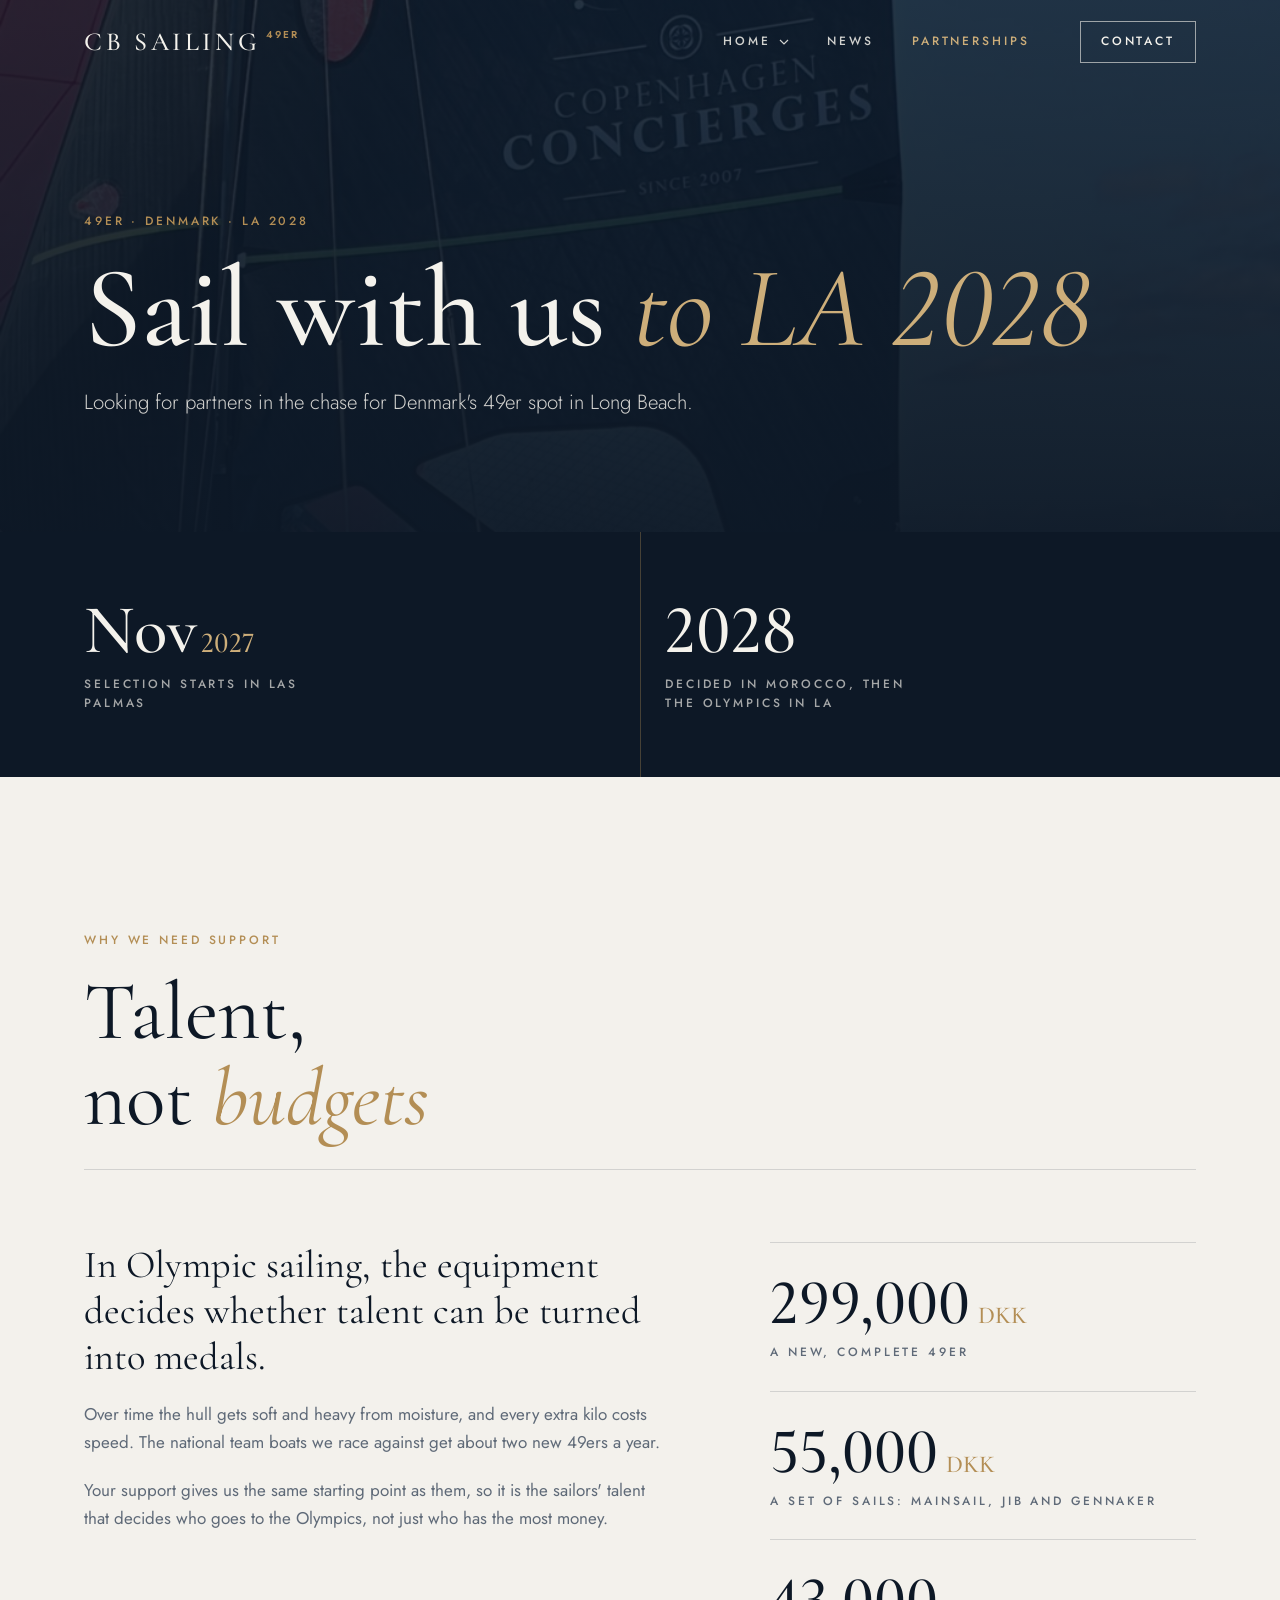
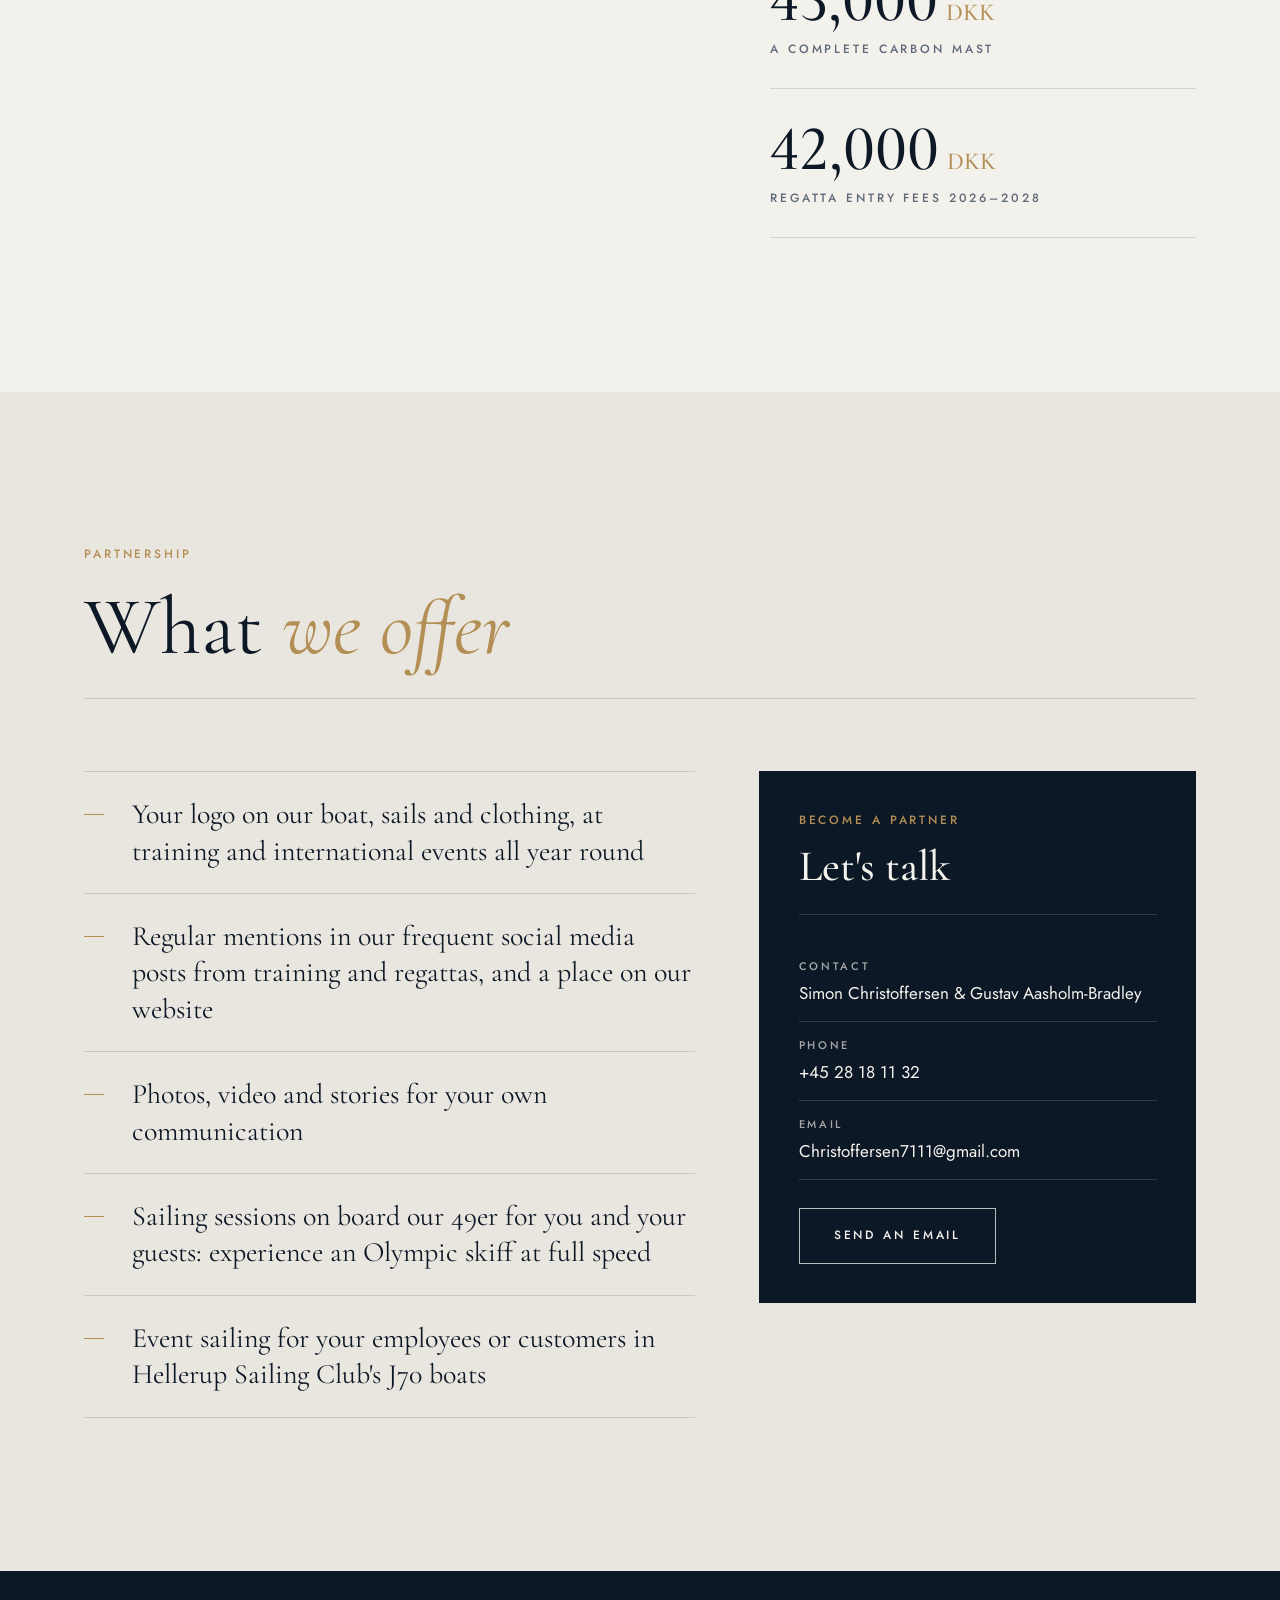
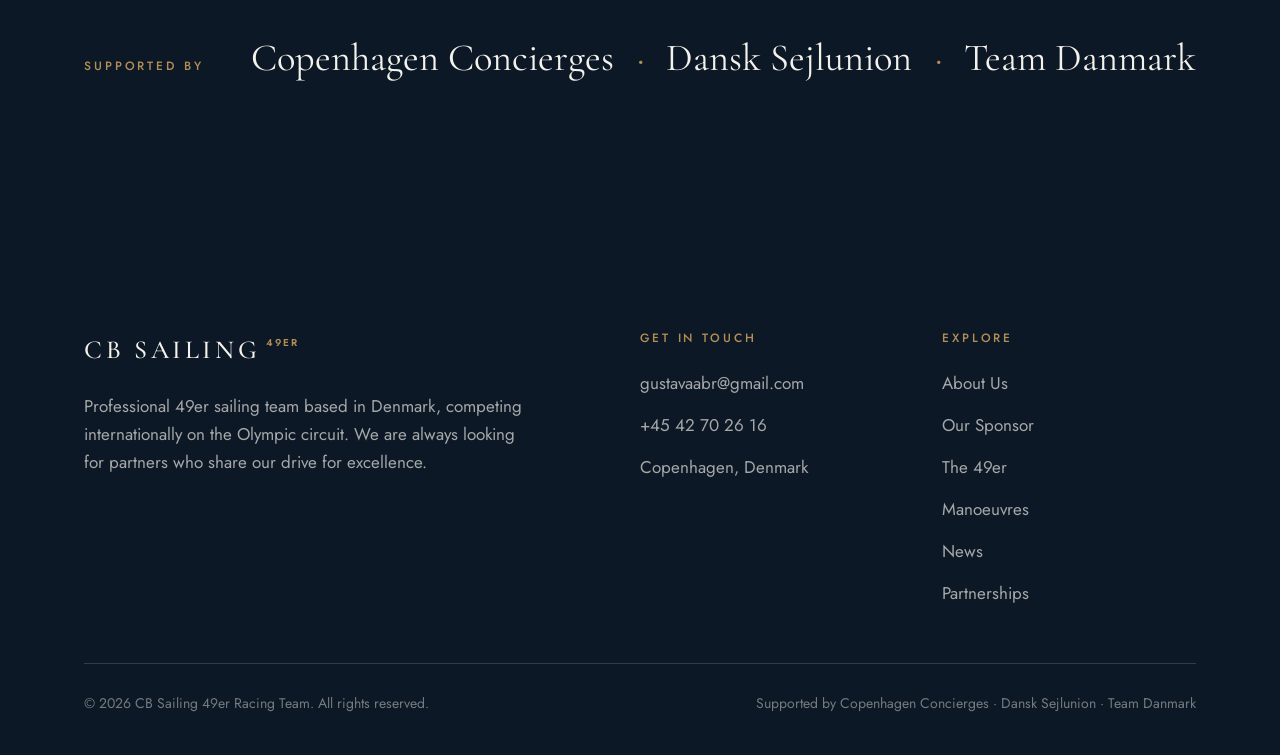
==== offers.html @ d29f6fe7 "overhaul" ====
<!DOCTYPE html>
<html lang="en">
<head>
    <meta charset="UTF-8">
    <meta name="viewport" content="width=device-width, initial-scale=1.0">
    <title>Sail With Us to LA 2028 · CB Sailing 49er Racing Team</title>
    <meta name="description" content="Gustav Aasholm-Bradley and Simon Højgård Christoffersen are looking for partners in the chase for Denmark's 49er spot at the 2028 Olympics.">
    <meta property="og:title" content="Sail with us to LA 2028 · CB Sailing">
    <meta property="og:image" content="https://49ercbsailing.com/images/sail.jpg">
    <meta name="theme-color" content="#0D1826">
    <link rel="preconnect" href="https://fonts.googleapis.com">
    <link rel="preconnect" href="https://fonts.gstatic.com" crossorigin>
    <link href="https://fonts.googleapis.com/css2?family=Cormorant+Garamond:ital,wght@0,400;0,500;0,600;1,400;1,500&family=Jost:wght@300;400;500;600&display=swap" rel="stylesheet">
    <link rel="stylesheet" href="css/style.css">
</head>
<body>

    <!-- Navigation -->
    <nav class="nav" id="nav" aria-label="Main">
        <div class="container nav-inner">
            <a href="index.html" class="wordmark" aria-label="CB Sailing, home">CB Sailing<sup>49er</sup></a>
            <div class="nav-links label">
                <div class="nav-drop">
                    <a href="index.html" class="nav-drop-btn">Home<svg viewBox="0 0 10 6" fill="none" stroke="currentColor" stroke-width="1.2" aria-hidden="true"><path d="M1 1l4 4 4-4"/></svg></a>
                    <div class="nav-drop-menu">
                        <a href="index.html#team">About Us</a>
                        <a href="index.html#partner">Our Sponsor</a>
                        <a href="index.html#boat">The 49er</a>
                        <a href="index.html#manoeuvres">Manoeuvres</a>
                    </div>
                </div>
                <a href="calendar.html">News</a>
                <a href="offers.html" aria-current="page">Partnerships</a>
                <a href="#contact" class="enquire">Contact</a>
            </div>
            <button class="menu-btn" id="menu-btn" aria-label="Open menu" aria-expanded="false" aria-controls="mobile-menu">
                <svg viewBox="0 0 28 28" fill="none" stroke="currentColor" stroke-width="1.4"><path d="M3 9h22M3 19h22"/></svg>
            </button>
        </div>
        <div class="mobile-menu" id="mobile-menu" hidden>
            <a href="index.html">Home</a>
            <div class="mobile-sub">
                <a href="index.html#team">About Us</a>
                <a href="index.html#partner">Our Sponsor</a>
                <a href="index.html#boat">The 49er</a>
                <a href="index.html#manoeuvres">Manoeuvres</a>
            </div>
            <a href="calendar.html">News</a>
            <a href="offers.html" aria-current="page">Partnerships</a>
            <a href="#contact" class="enquire">Contact</a>
        </div>
    </nav>

    <!-- Page header -->
    <header class="page-hero">
        <img src="images/sail.jpg" alt="" class="page-hero-img">
        <div class="container">
            <span class="label brass">49er · Denmark · LA 2028</span>
            <h1>Sail with us <em>to LA 2028</em></h1>
            <p>Looking for partners in the chase for Denmark's 49er spot in Long Beach.</p>
        </div>
    </header>

    <main>
        <!-- Key facts -->
        <section class="specs" aria-label="The road to LA 2028">
            <div class="container specs-grid two">
                <div class="spec"><b>Nov<small>2027</small></b><span class="label">Selection starts in Las Palmas</span></div>
                <div class="spec"><b>2028</b><span class="label">Decided in Morocco, then the Olympics in LA</span></div>
            </div>
        </section>

        <!-- Why -->
        <section class="section">
            <div class="container">
                <div class="section-head reveal">
                    <span class="label brass">Why we need support</span>
                    <h2>Talent, not <em>budgets</em></h2>
                </div>
                <div class="why-grid">
                    <div class="why-copy reveal">
                        <p class="first">In Olympic sailing, the equipment decides whether talent can be turned into medals.</p>
                        <p>Over time the hull gets soft and heavy from moisture, and every extra kilo costs speed. The national team boats we race against get about two new 49ers a year.</p>
                        <p>Your support gives us the same starting point as them, so it is the sailors' talent that decides who goes to the Olympics, not just who has the most money.</p>
                    </div>
                    <div class="why-figures reveal">
                        <!-- Prices: complete boat from our own figures. Sails: Sailcenter (North 3Di main €3,350, jib €1,550, gennaker €2,150–2,675).
                             Mast: Ovington Boats (49er CST mast complete £4,996 ex VAT). Converted to DKK and rounded. -->
                        <div><b>299,000<small>DKK</small></b><span class="label">A new, complete 49er</span></div>
                        <div><b>55,000<small>DKK</small></b><span class="label">A set of sails: mainsail, jib and gennaker</span></div>
                        <div><b>43,000<small>DKK</small></b><span class="label">A complete carbon mast</span></div>
                        <div><b>42,000<small>DKK</small></b><span class="label">Regatta entry fees 2026–2028</span></div>
                    </div>
                </div>
            </div>
        </section>

        <!-- What you get -->
        <section class="section" style="background: var(--paper-2)">
            <div class="container">
                <div class="section-head reveal" style="border-color: var(--rule-light)">
                    <span class="label brass">Partnership</span>
                    <h2>What <em>we offer</em></h2>
                </div>
                <div class="offer-grid">
                    <ul class="benefits reveal">
                            <li>Your logo on our boat, sails and clothing, at training and international events all year round</li>
                            <li>Regular mentions in our frequent social media posts from training and regattas, and a place on our website</li>
                            <li>Photos, video and stories for your own communication</li>
                            <li>Sailing sessions on board our 49er for you and your guests: experience an Olympic skiff at full speed</li>
                            <li>Event sailing for your employees or customers in Hellerup Sailing Club's J70 boats</li>
                    </ul>
                    <aside class="package featured partner-card reveal">
                        <div class="package-top">
                            <span class="label brass">Become a partner</span>
                            <h3>Let's talk</h3>
                        </div>
                        <dl class="contact-list">
                            <div><dt class="label">Contact</dt><dd>Simon Christoffersen &amp; Gustav Aasholm-Bradley</dd></div>
                            <div><dt class="label">Phone</dt><dd><a href="tel:+4528181132">+45 28 18 11 32</a></dd></div>
                            <div><dt class="label">Email</dt><dd><a href="mailto:Christoffersen7111@gmail.com">Christoffersen7111@gmail.com</a></dd></div>
                        </dl>
                        <a href="mailto:Christoffersen7111@gmail.com?subject=Partnership%20%E2%80%93%20CB%20Sailing" class="btn label">Send an email</a>
                    </aside>
                </div>
            </div>
        </section>

        <!-- Supported by -->
        <section class="supporters">
            <div class="container supporters-inner reveal">
                <span class="label brass">Supported by</span>
                <p>Copenhagen Concierges <i>·</i> Dansk Sejlunion <i>·</i> Team Danmark</p>
            </div>
        </section>
    </main>

    <!-- Contact & Footer -->
    <footer id="contact" class="footer dark">
        <div class="container">
            <div class="footer-grid">
                <div class="about">
                    <span class="wordmark">CB Sailing<sup>49er</sup></span>
                    <p>Professional 49er sailing team based in Denmark, competing internationally on the Olympic circuit. We are always looking for partners who share our drive for excellence.</p>
                </div>
                <div class="footer-col">
                    <span class="label">Get in Touch</span>
                    <a href="mailto:gustavaabr@gmail.com">gustavaabr@gmail.com</a>
                    <a href="tel:+4542702616">+45 42 70 26 16</a>
                    <span>Copenhagen, Denmark</span>
                </div>
                <div class="footer-col">
                    <span class="label">Explore</span>
                    <a href="index.html#team">About Us</a>
                    <a href="index.html#partner">Our Sponsor</a>
                    <a href="index.html#boat">The 49er</a>
                    <a href="index.html#manoeuvres">Manoeuvres</a>
                    <a href="calendar.html">News</a>
                    <a href="offers.html">Partnerships</a>
                </div>
            </div>
            <div class="footer-base">
                <span>&copy; 2026 CB Sailing 49er Racing Team. All rights reserved.</span>
                <span>Supported by Copenhagen Concierges · Dansk Sejlunion · Team Danmark</span>
            </div>
        </div>
    </footer>

    <script src="js/main.js"></script>
</body>
</html>
---- css/style.css ----
/* ---------- Tokens: Midnight & Brass ---------- */
:root {
    --deep: #0D1826;
    --deep-2: #132235;
    --paper: #F3F1EC;
    --paper-2: #E9E6DF;
    --ink: #0D1826;
    --brass: #B38E55;
    --brass-light: #CDAE7A;
    --muted: #5F6A78;
    --on-deep: #F4F2EC;
    --on-deep-muted: rgba(244, 242, 236, 0.66);
    --rule-light: rgba(13, 24, 38, 0.14);
    --rule-dark: rgba(244, 242, 236, 0.16);

    --display: "Cormorant Garamond", "Iowan Old Style", Georgia, serif;
    --body: "Jost", "Avenir Next", "Helvetica Neue", Arial, sans-serif;

    --gutter: clamp(20px, 5vw, 64px);
    --max: 1240px;
    --section: clamp(88px, 12vw, 160px);
    --nav-h: 84px;
}

*, *::before, *::after { box-sizing: border-box; }
html { scroll-behavior: smooth; scroll-padding-top: 72px; -webkit-text-size-adjust: 100%; }
body {
    margin: 0;
    background: var(--paper);
    color: var(--ink);
    font-family: var(--body);
    font-weight: 400;
    font-size: 17px;
    line-height: 1.65;
    -webkit-font-smoothing: antialiased;
    -moz-osx-font-smoothing: grayscale;
}
img, video { display: block; max-width: 100%; }
a { color: inherit; text-decoration: none; }
p { margin: 0; }
h1, h2, h3, h4 { margin: 0; font-family: var(--display); font-weight: 400; line-height: 1.04; text-wrap: balance; font-variant-numeric: lining-nums; }
.leg-num, .wordmark { font-variant-numeric: lining-nums; }
:focus-visible { outline: 2px solid var(--brass); outline-offset: 3px; }

.container { max-width: var(--max); margin: 0 auto; padding-left: var(--gutter); padding-right: var(--gutter); }
.label {
    font-family: var(--body);
    font-size: 12px;
    font-weight: 500;
    letter-spacing: 0.24em;
    text-transform: uppercase;
}
.brass { color: var(--brass); }
.section { padding-block: var(--section); }
.dark { background: var(--deep); color: var(--on-deep); }

.section-head { display: grid; grid-template-columns: 1fr 1fr; gap: 32px 64px; align-items: end; padding-bottom: 28px; margin-bottom: clamp(40px, 6vw, 72px); border-bottom: 1px solid var(--rule-light); }
.dark .section-head { border-color: var(--rule-dark); }
.section-head .label { grid-column: 1 / -1; margin-bottom: -12px; }
.section-head h2 { font-size: clamp(44px, 6.4vw, 84px); }
.section-head h2 em { font-style: italic; color: var(--brass); }
.section-head p { color: var(--muted); max-width: 44ch; justify-self: end; }
.dark .section-head p { color: var(--on-deep-muted); }

.link-line {
    display: inline-flex; align-items: center; gap: 14px;
    padding-bottom: 6px; border-bottom: 1px solid currentColor;
    transition: gap .35s ease, color .25s ease;
}
.link-line:hover { gap: 22px; }
.link-line svg { width: 18px; height: 10px; }

.btn {
    display: inline-block; padding: 17px 34px;
    border: 1px solid rgba(244, 242, 236, 0.75); color: var(--on-deep);
    transition: background-color .3s ease, color .3s ease, border-color .3s ease;
}
.btn:hover { background: var(--on-deep); color: var(--deep); border-color: var(--on-deep); }

/* ---------- Navigation ---------- */
.nav {
    position: fixed; inset: 0 0 auto; z-index: 50;
    color: var(--on-deep);
    border-bottom: 1px solid transparent;
    transition: background-color .4s ease, border-color .4s ease;
}
.nav.scrolled { background: rgba(13, 24, 38, 0.96); border-color: var(--rule-dark); -webkit-backdrop-filter: blur(8px); backdrop-filter: blur(8px); }
.nav-inner { height: var(--nav-h); display: flex; align-items: center; justify-content: space-between; gap: 24px; transition: height .4s ease; }
.nav.scrolled .nav-inner { height: 68px; }
.wordmark { font-family: var(--display); font-size: 26px; font-weight: 500; letter-spacing: 0.14em; text-transform: uppercase; white-space: nowrap; }
.wordmark sup { font-family: var(--body); font-size: 10px; font-weight: 600; letter-spacing: 0.18em; color: var(--brass); margin-left: 6px; vertical-align: 12px; }
.nav-links { display: flex; align-items: center; gap: clamp(20px, 3vw, 40px); }
.nav-links a { opacity: .85; transition: opacity .25s ease, color .25s ease; }
.nav-links a:hover { opacity: 1; color: var(--brass-light); }
.nav-links a[aria-current="page"] { opacity: 1; color: var(--brass-light); }
.nav-sep { width: 1px; height: 18px; background: var(--rule-dark); }
.nav-links .enquire { opacity: 1; color: var(--on-deep); border: 1px solid rgba(244,242,236,.6); padding: 10px 20px; margin-left: clamp(4px, 1vw, 12px); transition: background-color .3s ease, color .3s ease; }
.nav-links .enquire:hover { background: var(--on-deep); color: var(--deep); }
.menu-btn { display: none; background: none; border: 0; color: inherit; padding: 8px; margin-right: -8px; cursor: pointer; }
.menu-btn svg { width: 28px; height: 28px; }
.mobile-menu { display: none; }

/* ---------- Hero ---------- */
.hero { position: relative; min-height: 100vh; min-height: 100svh; color: var(--on-deep); background: var(--deep); overflow: hidden; display: flex; align-items: flex-end; }
.hero-img { position: absolute; inset: 0; width: 100%; height: 100%; object-fit: cover; object-position: 50% 32%; transform-origin: 55% 60%; }
.hero::after {
    content: ""; position: absolute; inset: 0;
    background:
        linear-gradient(180deg, rgba(13,24,38,.62) 0%, rgba(13,24,38,.08) 28%, rgba(13,24,38,.18) 55%, rgba(13,24,38,.92) 100%),
        linear-gradient(90deg, rgba(13,24,38,.55) 0%, rgba(13,24,38,0) 60%);
}
.hero-content { position: relative; z-index: 2; width: 100%; padding-bottom: clamp(56px, 9vh, 112px); padding-top: 140px; }
.hero-copy { max-width: 820px; display: grid; gap: 26px; }
.hero h1 { font-size: clamp(76px, 13vw, 184px); line-height: .88; letter-spacing: -0.01em; font-weight: 500; }
.hero h1 em { font-style: italic; font-weight: 400; }
.hero p.lede { font-size: clamp(18px, 1.6vw, 21px); font-weight: 300; max-width: 46ch; color: rgba(244,242,236,.88); }
.hero-actions { display: flex; align-items: center; gap: 20px 36px; flex-wrap: wrap; margin-top: 8px; }
.partner-line { display: inline-block; color: rgba(244,242,236,.82); line-height: 1.9; }
.partner-line::before { content: ""; display: inline-block; vertical-align: middle; width: 40px; height: 1px; margin-right: 16px; background: var(--brass); }
.partner-line b { color: var(--brass-light); font-weight: 500; }
.scroll-cue { position: absolute; right: var(--gutter); bottom: clamp(56px, 9vh, 112px); z-index: 2; display: grid; justify-items: center; gap: 14px; color: rgba(244,242,236,.7); }
.scroll-cue span { writing-mode: vertical-rl; font-size: 11px; letter-spacing: .3em; text-transform: uppercase; }
.scroll-cue i { width: 1px; height: 72px; background: rgba(244,242,236,.25); position: relative; overflow: hidden; }
.scroll-cue i::after { content: ""; position: absolute; left: 0; top: 0; width: 1px; height: 28px; background: var(--brass-light); animation: cue 2.4s cubic-bezier(.6,0,.3,1) infinite; }

/* ---------- Team ---------- */
.team-grid { display: grid; grid-template-columns: 1fr 1fr; gap: clamp(32px, 5vw, 72px); }
.person { display: grid; gap: 22px; align-content: start; }
.person:nth-child(2) { margin-top: clamp(0px, 8vw, 120px); }
.person figure { margin: 0; overflow: hidden; aspect-ratio: 4 / 5; background: var(--paper-2); }
.person img { width: 100%; height: 100%; object-fit: cover; transition: transform 1.2s cubic-bezier(.2,.7,.2,1); }
.person:hover img { transform: scale(1.035); }
.person-meta { display: flex; justify-content: space-between; align-items: baseline; gap: 12px 20px; flex-wrap: wrap; padding-bottom: 16px; border-bottom: 1px solid var(--rule-light); }
.person h3 { font-size: clamp(30px, 3.2vw, 40px); font-weight: 500; }
.person p { color: var(--muted); max-width: 52ch; }

/* ---------- Partner ---------- */
.partner-grid { display: grid; grid-template-columns: 5fr 6fr; gap: clamp(40px, 7vw, 112px); align-items: center; }
.partner-photo { margin: 0; aspect-ratio: 3 / 4; overflow: hidden; }
.partner-photo img { width: 100%; height: 100%; object-fit: cover; object-position: 50% 30%; }
.partner-copy { display: grid; gap: 30px; align-content: center; }
.partner-copy h2 { font-size: clamp(44px, 5.6vw, 76px); font-weight: 500; }
.partner-copy .statement { font-family: var(--display); font-style: italic; font-size: clamp(26px, 2.6vw, 34px); line-height: 1.3; color: var(--brass-light); max-width: 26ch; }
.partner-copy p.body { color: var(--on-deep-muted); max-width: 52ch; }
.partner-copy .link-line { justify-self: start; color: var(--brass-light); }
.partner-copy .link-line:hover { color: var(--on-deep); }

/* ---------- The 49er ---------- */
.boat-grid { display: grid; grid-template-columns: 5fr 6fr; gap: clamp(40px, 7vw, 112px); align-items: center; }
.boat-video { margin: 0; position: relative; aspect-ratio: 4 / 5; overflow: hidden; background: var(--deep); }
.boat-video video { width: 100%; height: 100%; object-fit: cover; }
.boat-video figcaption { position: absolute; left: 20px; top: 20px; color: var(--on-deep); background: rgba(13,24,38,.82); padding: 9px 14px; }
.boat-copy { display: grid; gap: 22px; }
.boat-copy p { color: var(--muted); max-width: 56ch; }
.boat-copy p.first { font-size: clamp(20px, 1.8vw, 23px); color: var(--ink); font-weight: 300; line-height: 1.55; }

.specs { background: var(--deep); color: var(--on-deep); }
.specs-grid { display: grid; grid-template-columns: repeat(4, 1fr); }
.spec { padding: clamp(40px, 5vw, 64px) 24px; border-left: 1px solid rgba(179,142,85,.35); display: grid; gap: 10px; }
.spec:first-child { border-left: 0; padding-left: 0; }
.spec b { font-family: var(--display); font-weight: 500; font-size: clamp(48px, 5.4vw, 76px); line-height: 1; font-variant-numeric: lining-nums; }
.spec b small { font-size: .42em; font-weight: 500; margin-left: 4px; color: var(--brass-light); }
.spec span { color: var(--on-deep-muted); }

/* ---------- Manoeuvres ---------- */
.quote { max-width: 980px; margin: 0 auto clamp(72px, 9vw, 120px); text-align: center; }
.quote blockquote { margin: 0; font-family: var(--display); font-style: italic; font-size: clamp(28px, 3.6vw, 46px); line-height: 1.24; }
.quote .rule { width: 56px; height: 1px; background: var(--brass); margin: 0 auto 32px; }
.race-grid { display: grid; grid-template-columns: repeat(4, 1fr); gap: clamp(16px, 2vw, 28px); }
.leg { display: grid; gap: 20px; align-content: start; }
.leg-media { position: relative; aspect-ratio: 3 / 4; overflow: hidden; background: var(--deep); }
.leg-media video { width: 100%; height: 100%; object-fit: cover; filter: saturate(1.08) contrast(1.06); }
.leg-num { position: absolute; left: 16px; bottom: 12px; font-family: var(--display); font-size: 64px; line-height: 1; color: var(--on-deep); font-weight: 500; text-shadow: 0 2px 24px rgba(13,24,38,.5); }
.leg-head { display: flex; align-items: baseline; justify-content: space-between; gap: 12px; padding-bottom: 12px; border-bottom: 1px solid var(--rule-light); }
.leg h3 { font-size: 30px; font-weight: 500; }
.leg p { color: var(--muted); font-size: 16px; }

/* ---------- Footer ---------- */
.footer { padding-top: clamp(88px, 10vw, 136px); padding-bottom: 40px; }
.footer-cta { display: grid; grid-template-columns: 1fr auto; gap: 32px; align-items: end; padding-bottom: clamp(56px, 7vw, 88px); border-bottom: 1px solid var(--rule-dark); }
.footer-cta h2 { font-size: clamp(48px, 7vw, 104px); font-weight: 500; }
.footer-cta h2 em { font-style: italic; color: var(--brass-light); font-weight: 400; }
.footer-grid { display: grid; grid-template-columns: 2fr 1fr 1fr; gap: 48px; padding-block: 56px; }
.footer-grid .about { color: var(--on-deep-muted); max-width: 44ch; display: grid; gap: 20px; align-content: start; }
.footer-grid .about .wordmark { color: var(--on-deep); }
.footer-col { display: grid; gap: 14px; align-content: start; }
.footer-col .label { color: var(--brass); margin-bottom: 6px; }
.footer-col a, .footer-col span { color: var(--on-deep-muted); transition: color .25s ease; overflow-wrap: anywhere; }
.footer-col a:hover { color: var(--on-deep); }
.footer-base { display: flex; justify-content: space-between; gap: 16px; flex-wrap: wrap; padding-top: 28px; border-top: 1px solid var(--rule-dark); color: rgba(244,242,236,.45); font-size: 14px; }

/* ---------- Motion ---------- */
@keyframes cue { 0% { transform: translateY(-30px); } 100% { transform: translateY(80px); } }
@keyframes drift { from { transform: scale(1.08); } to { transform: scale(1); } }
@keyframes rise { from { opacity: 0; transform: translateY(24px); } to { opacity: 1; transform: none; } }
@media (prefers-reduced-motion: no-preference) {
    .hero-img { animation: drift 9s cubic-bezier(.2,.6,.2,1) both; }
    .hero-copy > * { animation: rise 1.1s cubic-bezier(.2,.7,.2,1) both; }
    .hero-copy > *:nth-child(2) { animation-delay: .12s; }
    .hero-copy > *:nth-child(3) { animation-delay: .24s; }
    .hero-copy > *:nth-child(4) { animation-delay: .36s; }
    .js .reveal { opacity: 0; transform: translateY(28px); transition: opacity 1s cubic-bezier(.2,.7,.2,1), transform 1s cubic-bezier(.2,.7,.2,1); }
    .js .reveal.in { opacity: 1; transform: none; }
}
@media (prefers-reduced-motion: reduce) {
    html { scroll-behavior: auto; }
    .scroll-cue i::after { animation: none; }
}

/* ---------- Responsive ---------- */
@media (max-width: 1024px) {
    .race-grid { grid-template-columns: repeat(2, 1fr); row-gap: 48px; }
    .specs-grid { grid-template-columns: repeat(2, 1fr); }
    .spec:nth-child(3) { border-left: 0; padding-left: 0; }
    .spec:nth-child(n+3) { border-top: 1px solid rgba(179,142,85,.35); }
    .spec:nth-child(2), .spec:nth-child(4) { padding-right: 0; }
}
@media (max-width: 860px) {
    .nav-links { display: none; }
    .menu-btn { display: block; }
    .mobile-menu { display: grid; gap: 0; padding: 8px var(--gutter) 28px; background: var(--deep); border-top: 1px solid var(--rule-dark); max-height: calc(100vh - var(--nav-h)); overflow-y: auto; }
    .mobile-menu[hidden] { display: none; }
    .mobile-menu .menu-group { font-family: var(--body); font-size: 11px; font-weight: 500; letter-spacing: .24em; text-transform: uppercase; color: var(--brass); padding: 22px 0 6px; }
    .mobile-menu a { padding: 12px 0; border-bottom: 1px solid var(--rule-dark); font-family: var(--display); font-size: 28px; line-height: 1.2; }
    .mobile-menu a[aria-current="page"] { color: var(--brass-light); }
    .mobile-menu a.enquire { color: var(--on-deep); border: 1px solid rgba(244,242,236,.6); margin-top: 24px; padding: 14px 20px; text-align: center; font-family: var(--body); font-size: 12px; font-weight: 500; letter-spacing: .24em; text-transform: uppercase; }
    .nav.open { background: var(--deep); }
}
@media (max-width: 820px) {
    :root { --nav-h: 72px; }
    body { font-size: 16px; }
    .wordmark { font-size: 22px; }

    .hero-img { object-position: 38% 50%; }
    .scroll-cue { display: none; }
    .section-head { grid-template-columns: 1fr; }
    .section-head p { justify-self: start; }
    .team-grid, .partner-grid, .boat-grid { grid-template-columns: 1fr; }
    .person:nth-child(2) { margin-top: 0; }
    .partner-photo { aspect-ratio: 4 / 5; }
    .footer-cta { grid-template-columns: 1fr; }
    .footer-grid { grid-template-columns: 1fr 1fr; }
    .footer-grid .about { grid-column: 1 / -1; }
}
@media (max-width: 560px) {
    .race-grid { grid-template-columns: 1fr; }
    .leg-media { aspect-ratio: 4 / 5; }
    .footer-grid { grid-template-columns: 1fr; }
    .spec { padding-left: 16px; padding-right: 8px; }
    .spec:nth-child(odd) { padding-left: 0; }
}

/* ---------- Offers page ---------- */
.page-hero { position: relative; overflow: hidden; background: var(--deep); color: var(--on-deep); padding-top: calc(var(--nav-h) + clamp(64px, 10vw, 128px)); padding-bottom: clamp(64px, 9vw, 112px); }
.page-hero-img { position: absolute; inset: 0; width: 100%; height: 100%; object-fit: cover; object-position: 50% 40%; opacity: .32; }
.page-hero::after { content: ""; position: absolute; inset: 0; background: linear-gradient(180deg, rgba(13,24,38,.55) 0%, rgba(13,24,38,.9) 100%); }
.page-hero .container { position: relative; z-index: 2; display: grid; gap: 24px; }
.page-hero h1 { font-size: clamp(56px, 9vw, 128px); line-height: .92; font-weight: 500; }
.page-hero h1 em { font-style: italic; font-weight: 400; color: var(--brass-light); }
.page-hero p { font-size: clamp(18px, 1.6vw, 21px); font-weight: 300; max-width: 52ch; color: rgba(244,242,236,.85); }

.packages { display: grid; grid-template-columns: repeat(3, 1fr); gap: clamp(16px, 2vw, 28px); align-items: stretch; }
.package { display: grid; grid-template-rows: auto auto 1fr auto; gap: 28px; padding: clamp(28px, 3vw, 44px); background: #FBFAF7; border: 1px solid var(--rule-light); }
.package.featured { background: var(--deep); color: var(--on-deep); border-color: var(--deep); }
.package-top { display: grid; gap: 14px; padding-bottom: 24px; border-bottom: 1px solid var(--rule-light); }
.package.featured .package-top { border-color: var(--rule-dark); }
.package h3 { font-size: clamp(34px, 3.4vw, 46px); font-weight: 500; }
.package .price { font-family: var(--display); font-size: 26px; font-style: italic; color: var(--brass); }
.package.featured .price { color: var(--brass-light); }
.package > p { color: var(--muted); }
.package.featured > p { color: var(--on-deep-muted); }
.package ul { list-style: none; margin: 0; padding: 0; display: grid; gap: 14px; align-content: start; }
.package li { display: grid; grid-template-columns: 22px 1fr; gap: 10px; }
.package li::before { content: ""; width: 12px; height: 1px; margin-top: 13px; background: var(--brass); }
.package .btn { justify-self: start; border-color: var(--ink); color: var(--ink); }
.package .btn:hover { background: var(--ink); color: var(--paper); }
.package.featured .btn { border-color: rgba(244,242,236,.75); color: var(--on-deep); }
.package.featured .btn:hover { background: var(--on-deep); color: var(--deep); }

.offer-note { margin-top: clamp(48px, 6vw, 80px); display: grid; grid-template-columns: 1fr auto; gap: 24px 48px; align-items: center; padding-top: 32px; border-top: 1px solid var(--rule-light); }
.offer-note p { color: var(--muted); max-width: 60ch; }
.offer-note .link-line { color: var(--ink); }

@media (max-width: 1024px) {
    .packages { grid-template-columns: 1fr; max-width: 640px; }
}
@media (max-width: 820px) {
    .offer-note { grid-template-columns: 1fr; }
}

/* ---------- Calendar page ---------- */
.now { display: grid; grid-template-columns: 7fr 5fr; background: #FBFAF7; border: 1px solid var(--rule-light); }
.now-copy { padding: clamp(28px, 4vw, 56px); display: grid; gap: 24px; align-content: center; }
.live { display: inline-flex; align-items: center; gap: 12px; color: var(--brass); }
.live::before { content: ""; width: 9px; height: 9px; border-radius: 50%; background: var(--brass); box-shadow: 0 0 0 0 rgba(179,142,85,.55); }
.now h2 { font-size: clamp(48px, 6vw, 84px); font-weight: 500; }
.now h2 em { font-style: italic; font-weight: 400; color: var(--brass); }
.now-meta { display: grid; grid-template-columns: repeat(2, minmax(0, 1fr)); border-top: 1px solid var(--rule-light); border-bottom: 1px solid var(--rule-light); }
.now-meta div { padding: 16px 16px 16px 0; display: grid; gap: 4px; }
.now-meta div + div { border-left: 1px solid var(--rule-light); padding-left: 20px; }
.now-meta .label { color: var(--muted); font-size: 11px; }
.now-meta b { font-family: var(--display); font-weight: 500; font-size: 24px; line-height: 1.2; }
.now-copy > p { color: var(--muted); max-width: 56ch; }
.now-copy .updated { font-size: 14px; color: var(--muted); }
.now-photo { margin: 0; min-height: 360px; overflow: hidden; }
.now-photo img { width: 100%; height: 100%; object-fit: cover; }

.cal { display: grid; }
.cal-row { display: grid; grid-template-columns: 170px minmax(0, 1fr) minmax(0, 240px) 130px; gap: 16px 32px; align-items: center; padding: 28px 0; border-bottom: 1px solid var(--rule-light); transition: opacity .3s ease; }
.cal-date { display: grid; gap: 2px; }
.cal-date b { font-family: var(--display); font-weight: 500; font-size: 38px; line-height: 1; font-variant-numeric: lining-nums; }
.cal-date span { color: var(--muted); }
.cal-event { display: grid; gap: 6px; }
.cal-event h3 { font-size: clamp(26px, 2.4vw, 32px); font-weight: 500; }
.cal-event .label { color: var(--brass); font-size: 11px; }
.cal-place { color: var(--muted); }
.cal-status { justify-self: end; }
.cal-status:empty { display: none; }
.cal-status { border: 1px solid var(--rule-light); padding: 7px 12px; font-size: 11px; color: var(--muted); white-space: nowrap; }
.cal-row.is-now .cal-status { background: var(--deep); border-color: var(--deep); color: var(--on-deep); }
.cal-row.is-next .cal-status { border-color: var(--brass); color: var(--brass); }
.cal-row.is-past { opacity: .45; }

.updates { display: grid; }
.update { display: grid; grid-template-columns: 170px minmax(0, 1fr); gap: 12px 32px; padding: 32px 0; border-bottom: 1px solid var(--rule-light); }
.update-when { display: grid; gap: 6px; align-content: start; }
.update-when time { font-family: var(--display); font-size: 24px; font-weight: 500; line-height: 1.1; }
.update-when .label { color: var(--brass); font-size: 11px; }
.update-body { display: grid; gap: 10px; max-width: 68ch; }
.update-body h3 { font-size: clamp(26px, 2.4vw, 32px); font-weight: 500; }
.update-body p { color: var(--muted); }

@keyframes ping { 0% { box-shadow: 0 0 0 0 rgba(179,142,85,.55); } 80%, 100% { box-shadow: 0 0 0 10px rgba(179,142,85,0); } }
@media (prefers-reduced-motion: no-preference) { .live::before { animation: ping 2s ease-out infinite; } }

@media (max-width: 900px) {
    .now { grid-template-columns: 1fr; }
    .now-photo { min-height: 0; aspect-ratio: 16 / 10; order: -1; }
    .cal-row { grid-template-columns: 120px minmax(0, 1fr); }
    .cal-place { grid-column: 2; margin-top: -10px; }
    .cal-status { grid-column: 2; justify-self: start; }
    .cal-date b { font-size: 30px; }
}
@media (max-width: 560px) {
    .cal-row, .update { grid-template-columns: 1fr; gap: 10px; }
    .cal-place, .cal-status { grid-column: auto; margin-top: 0; }
    .now-meta { grid-template-columns: 1fr; }
    .now-meta div + div { border-left: 0; padding-left: 0; border-top: 1px solid var(--rule-light); }
}
.cal-note { color: var(--muted); font-size: 15px; }
.cal-link { justify-self: start; font-size: 14px; color: var(--ink); border-bottom: 1px solid var(--brass); padding-bottom: 2px; transition: color .25s ease; }
.cal-link::after { content: " ↗"; color: var(--brass); }
.cal-link:hover { color: var(--brass); }

/* Expandable calendar events */
.cal-item { border-bottom: 1px solid var(--rule-light); }
.cal-item > .cal-row { border-bottom: 0; grid-template-columns: 170px minmax(0, 1fr) minmax(0, 240px) 130px 28px; cursor: pointer; list-style: none; }
.cal-item > .cal-row::-webkit-details-marker { display: none; }
.cal-item > .cal-row:hover h3 { color: var(--brass); }
.cal-event h3 { transition: color .25s ease; }
.cal-toggle { position: relative; width: 28px; height: 28px; border: 1px solid var(--rule-light); border-radius: 50%; justify-self: end; transition: transform .35s ease, border-color .25s ease; }
.cal-toggle::before, .cal-toggle::after { content: ""; position: absolute; left: 50%; top: 50%; width: 10px; height: 1px; background: var(--ink); transform: translate(-50%, -50%); }
.cal-toggle::after { transform: translate(-50%, -50%) rotate(90deg); transition: opacity .25s ease; }
.cal-item[open] .cal-toggle { border-color: var(--brass); transform: rotate(180deg); }
.cal-item[open] .cal-toggle::after { opacity: 0; }

.cal-detail { display: grid; grid-template-columns: minmax(0, 1fr) minmax(0, 300px); gap: 32px 56px; padding: 4px 0 40px 202px; }
.cal-text { display: grid; gap: 28px; }
.cal-text > div { display: grid; gap: 10px; max-width: 60ch; }
.cal-text p { color: var(--ink); font-weight: 300; font-size: 17px; }
.cal-text .sign { font-family: var(--display); font-style: italic; font-size: 20px; color: var(--brass); }
.cal-facts { margin: 0; display: grid; align-content: start; background: #FBFAF7; border: 1px solid var(--rule-light); padding: 8px 24px 24px; }
.cal-facts div { display: grid; gap: 2px; padding: 14px 0; border-bottom: 1px solid var(--rule-light); }
.cal-facts dt { color: var(--muted); font-size: 11px; }
.cal-facts dd { margin: 0; font-family: var(--display); font-size: 20px; font-weight: 500; line-height: 1.3; }
.cal-facts .cal-link { margin-top: 18px; }
@media (prefers-reduced-motion: no-preference) {
    .cal-item[open] .cal-detail { animation: rise .6s cubic-bezier(.2,.7,.2,1) both; }
}
@media (max-width: 900px) {
    .cal-item > .cal-row { grid-template-columns: 120px minmax(0, 1fr) 28px; }
    .cal-item .cal-toggle { grid-column: 3; grid-row: 1; }
    .cal-item .cal-place, .cal-item .cal-status { grid-column: 2; }
    .cal-detail { grid-template-columns: 1fr; padding-left: 152px; }
}
@media (max-width: 560px) {
    .cal-item > .cal-row { grid-template-columns: minmax(0, 1fr) 28px; }
    .cal-item .cal-date, .cal-item .cal-event, .cal-item .cal-place, .cal-item .cal-status { grid-column: 1; }
    .cal-item .cal-toggle { grid-column: 2; grid-row: 1; }
    .cal-detail { padding-left: 0; }
}
.cal-facts div:last-of-type { border-bottom: 0; }

/* Instagram feed */
.insta-grid { display: grid; grid-template-columns: repeat(6, 1fr); gap: 6px; }
.insta-post { position: relative; display: block; aspect-ratio: 1; overflow: hidden; background: var(--deep); }
.insta-post img { width: 100%; height: 100%; object-fit: cover; transition: transform 1s cubic-bezier(.2,.7,.2,1); }
.insta-overlay { position: absolute; inset: 0; display: grid; align-content: end; gap: 6px; padding: 16px; color: var(--on-deep); background: linear-gradient(180deg, rgba(13,24,38,0) 35%, rgba(13,24,38,.85) 100%); opacity: 0; transition: opacity .35s ease; }
.insta-overlay .label { color: var(--brass-light); font-size: 10px; }
.insta-cap { font-family: var(--display); font-size: 20px; line-height: 1.2; }
.insta-post:hover img, .insta-post:focus-visible img { transform: scale(1.05); }
.insta-post:hover .insta-overlay, .insta-post:focus-visible .insta-overlay { opacity: 1; }
.insta-foot { display: flex; justify-content: space-between; align-items: center; gap: 16px 32px; flex-wrap: wrap; margin-top: 32px; }
.insta-handle { font-family: var(--display); font-size: 28px; font-style: italic; }
.insta-foot .link-line { color: var(--ink); }
@media (hover: none) { .insta-overlay { opacity: 1; background: linear-gradient(180deg, rgba(13,24,38,0) 55%, rgba(13,24,38,.8) 100%); } .insta-overlay .label { display: none; } }
@media (max-width: 1024px) { .insta-grid { grid-template-columns: repeat(3, 1fr); } }
@media (max-width: 560px) { .insta-grid { grid-template-columns: repeat(2, 1fr); } }

/* Right now map */
.now-map-wrap { position: relative; background: #DCE3E6; }
.now-map { position: absolute; inset: 0; z-index: 0; background: #DCE3E6; }
.now-map .leaflet-control-attribution { font-family: var(--body); font-size: 10px; background: rgba(251,250,247,.85); }
.now-map .leaflet-control-zoom a { border-radius: 0; color: var(--ink); }
.map-tag { position: absolute; left: 16px; bottom: 16px; z-index: 500; background: var(--deep); color: var(--on-deep); padding: 9px 14px; font-size: 10px; }
.map-pin { position: relative; width: 22px; height: 22px; }
.map-pin::before { content: ""; position: absolute; left: 0; top: 0; width: 22px; height: 22px; border-radius: 50% 50% 50% 0; background: #D0312D; transform: rotate(-45deg); box-shadow: 0 3px 10px rgba(13,24,38,.35); }
.map-pin::after { content: ""; position: absolute; left: 7px; top: 7px; width: 8px; height: 8px; border-radius: 50%; background: #FFFFFF; }
.map-pulse { position: absolute; left: 4px; top: 26px; width: 14px; height: 6px; border-radius: 50%; background: rgba(208,49,45,.35); }
@media (prefers-reduced-motion: no-preference) { .map-pulse { animation: mapPulse 2s ease-out infinite; } }
@keyframes mapPulse { 0% { transform: scale(.6); opacity: 1; } 100% { transform: scale(2.6); opacity: 0; } }
@media (max-width: 900px) { .now-map-wrap { aspect-ratio: 4 / 3; } }
.now-map .leaflet-tile-pane { filter: grayscale(1) sepia(.18) contrast(.92) brightness(1.04); }
.now-map .leaflet-tile-container img { width: 256.5px !important; height: 256.5px !important; }

/* Home dropdown */
.nav-drop { position: relative; }
.nav-drop-btn { display: inline-flex; align-items: center; gap: 8px; }
.nav-drop-btn svg { width: 10px; height: 6px; transition: transform .3s ease; }
.nav-drop:hover .nav-drop-btn svg, .nav-drop:focus-within .nav-drop-btn svg { transform: rotate(180deg); }
.nav-drop-menu {
    position: absolute; left: -22px; top: 100%; padding-top: 18px; min-width: 220px;
    opacity: 0; visibility: hidden; transform: translateY(-6px);
    transition: opacity .25s ease, transform .25s ease, visibility 0s linear .25s;
}
.nav-drop-menu::before { content: ""; position: absolute; inset: 18px 0 0; background: var(--deep); border: 1px solid var(--rule-dark); z-index: -1; }
.nav-drop-menu a { display: block; padding: 12px 22px; opacity: .85; }
.nav-drop-menu a:first-child { margin-top: 10px; }
.nav-drop-menu a:last-child { margin-bottom: 10px; }
.nav-drop-menu a:hover { opacity: 1; color: var(--brass-light); }
.nav-drop:hover .nav-drop-menu, .nav-drop:focus-within .nav-drop-menu { opacity: 1; visibility: visible; transform: none; transition-delay: 0s; }
.mobile-sub { display: grid; padding: 4px 0 8px 18px; border-bottom: 1px solid var(--rule-dark); }
.mobile-menu .mobile-sub a { font-family: var(--body); font-size: 13px; font-weight: 500; letter-spacing: .2em; text-transform: uppercase; padding: 10px 0; border-bottom: 0; opacity: .8; }
.now-copy > p + p { margin-top: -10px; }

/* Results on the team cards */
.results { display: grid; gap: 12px; padding-top: 8px; }
.results ul { list-style: none; margin: 0; padding: 0; display: grid; gap: 10px; }
.results li { position: relative; padding-left: 28px; color: var(--muted); font-size: 15px; line-height: 1.55; }
.results li::before { content: ""; position: absolute; left: 0; top: 12px; width: 12px; height: 1px; background: var(--brass); }
.results li b { color: var(--ink); font-weight: 500; }
.together { margin-top: clamp(40px, 5vw, 64px); display: flex; align-items: baseline; gap: 12px 28px; flex-wrap: wrap; padding: 28px 0; border-top: 1px solid var(--rule-light); border-bottom: 1px solid var(--rule-light); }
.together p { font-family: var(--display); font-size: clamp(24px, 2.6vw, 34px); line-height: 1.2; }
.together p b { font-weight: 500; color: var(--brass); }

/* Offers: LA 2028 */
.specs-grid.three { grid-template-columns: repeat(3, 1fr); }
.specs-grid.three .spec span { max-width: 28ch; line-height: 1.6; }
.why-grid { display: grid; grid-template-columns: 7fr 5fr; gap: clamp(40px, 7vw, 112px); align-items: start; }
.why-copy { display: grid; gap: 20px; }
.why-copy p { color: var(--muted); max-width: 58ch; }
.why-copy p.first { font-family: var(--display); font-size: clamp(28px, 3vw, 40px); line-height: 1.2; color: var(--ink); }
.why-figures { display: grid; border-top: 1px solid var(--rule-light); }
.why-figures div { display: grid; gap: 8px; padding: 28px 0; border-bottom: 1px solid var(--rule-light); }
.why-figures b { font-family: var(--display); font-weight: 500; font-size: clamp(48px, 5vw, 68px); line-height: 1; font-variant-numeric: lining-nums; }
.why-figures b small { font-size: .38em; margin-left: 8px; color: var(--brass); }
.why-figures .label { color: var(--muted); }
.offer-grid { display: grid; grid-template-columns: 7fr 5fr; gap: clamp(32px, 5vw, 72px); align-items: start; }
.benefits { list-style: none; margin: 0; padding: 0; border-top: 1px solid var(--rule-light); }
.benefits li { display: grid; grid-template-columns: 36px 1fr; gap: 12px; padding: 24px 0; border-bottom: 1px solid var(--rule-light); font-family: var(--display); font-size: clamp(22px, 2.2vw, 28px); line-height: 1.3; }
.benefits li::before { content: ""; width: 20px; height: 1px; margin-top: 18px; background: var(--brass); }
.partner-card { grid-template-rows: auto auto auto; }
.contact-list { margin: 0; display: grid; }
.contact-list div { display: grid; gap: 4px; padding: 14px 0; border-bottom: 1px solid var(--rule-dark); }
.contact-list dt { color: var(--on-deep-muted); font-size: 11px; }
.contact-list dd { margin: 0; font-size: 17px; overflow-wrap: anywhere; }
.contact-list a:hover { color: var(--brass-light); }
.supporters { background: var(--deep); color: var(--on-deep); }
.supporters-inner { display: flex; align-items: baseline; justify-content: space-between; gap: 16px 40px; flex-wrap: wrap; padding-block: clamp(40px, 5vw, 64px); }
.supporters p { font-family: var(--display); font-size: clamp(24px, 3vw, 40px); line-height: 1.2; }
.supporters i { font-style: normal; color: var(--brass); margin: 0 .35em; }
@media (max-width: 900px) {
    .why-grid, .offer-grid { grid-template-columns: 1fr; }
}
@media (max-width: 820px) {
    .specs-grid.three { grid-template-columns: 1fr; }
    .specs-grid.three .spec { border-left: 0; padding-left: 0; border-top: 1px solid rgba(179,142,85,.35); }
    .specs-grid.three .spec:first-child { border-top: 0; }
}
@media (min-width: 821px) and (max-width: 1024px) {
    .specs-grid.three .spec:nth-child(3) { border-left: 1px solid rgba(179,142,85,.35); padding-left: 24px; border-top: 0; }
}
.specs-grid.two { grid-template-columns: repeat(2, 1fr); }
.specs-grid.two .spec span { max-width: 32ch; line-height: 1.6; }
@media (max-width: 1024px) { .specs-grid.two .spec:nth-child(2) { padding-right: 0; } }
@media (max-width: 560px) { .specs-grid.two { grid-template-columns: 1fr; } .specs-grid.two .spec { border-left: 0; padding-left: 0; } .specs-grid.two .spec + .spec { border-top: 1px solid rgba(179,142,85,.35); } }
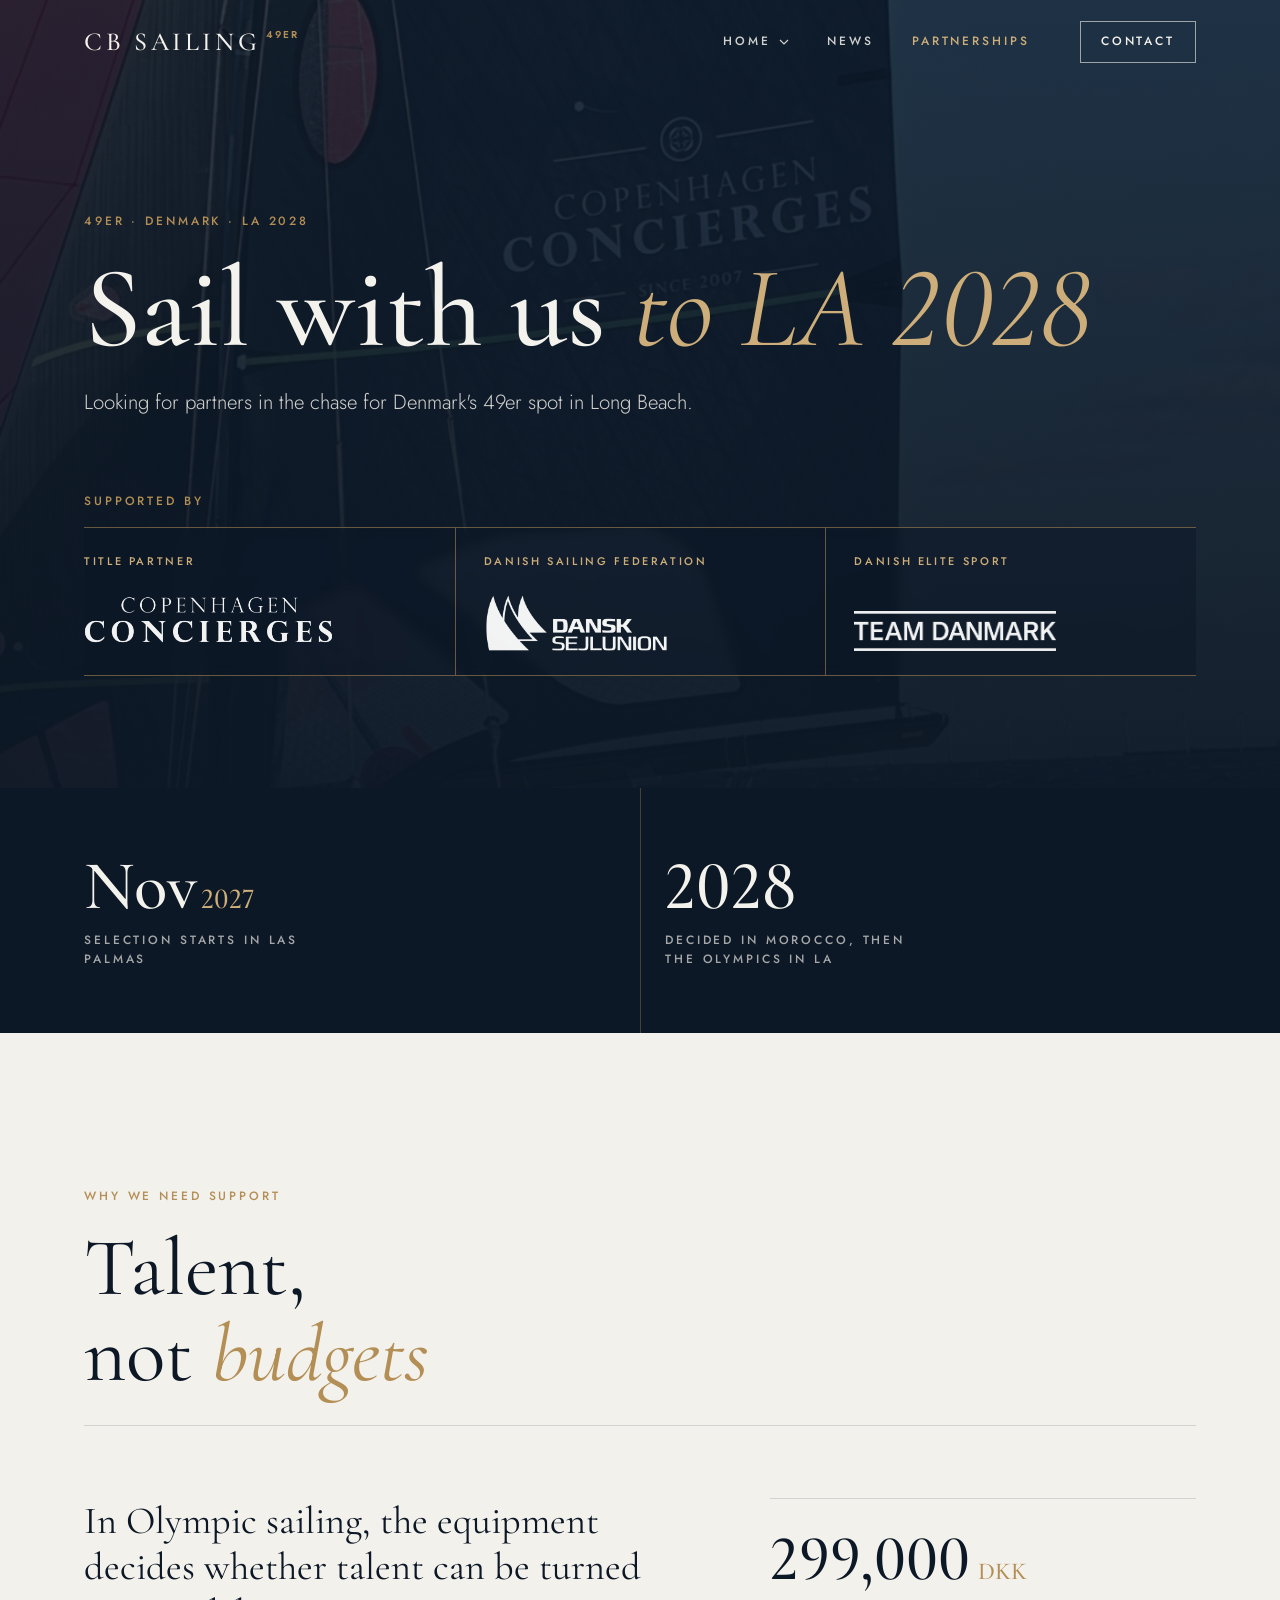
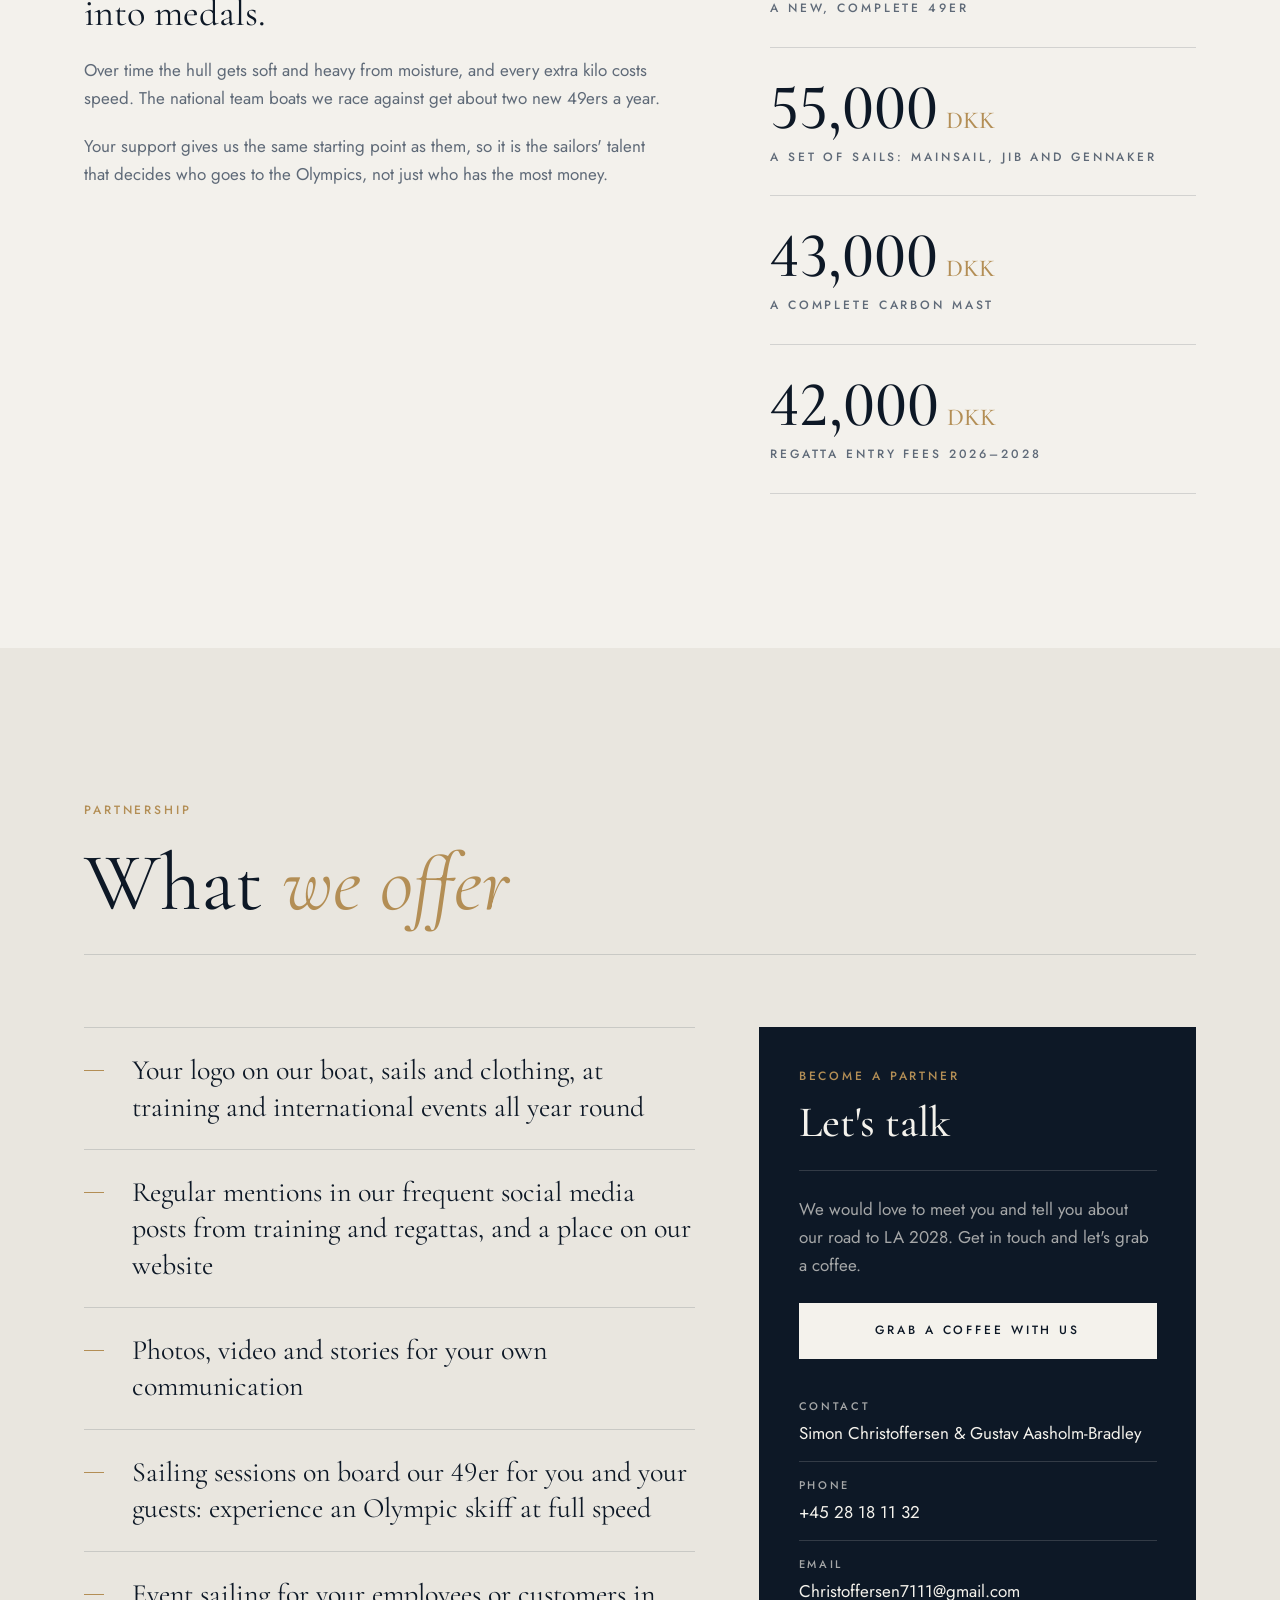
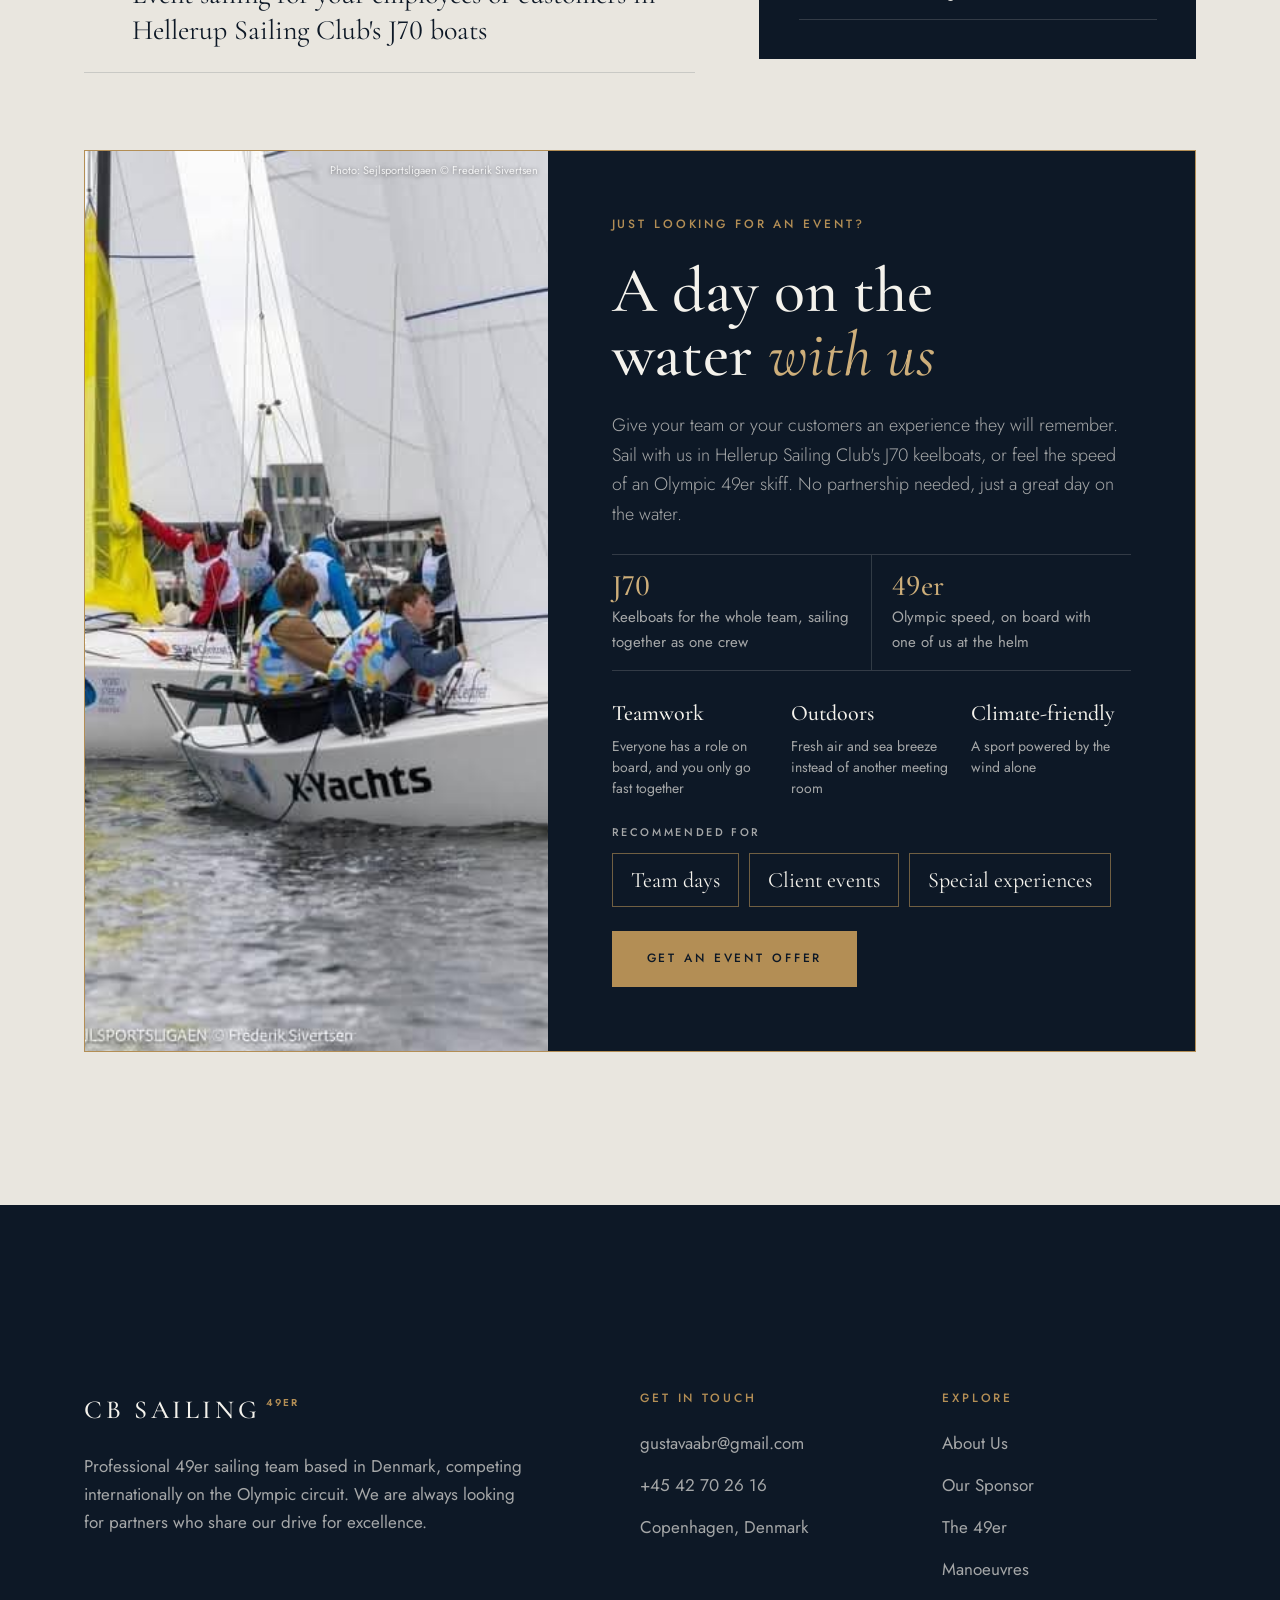
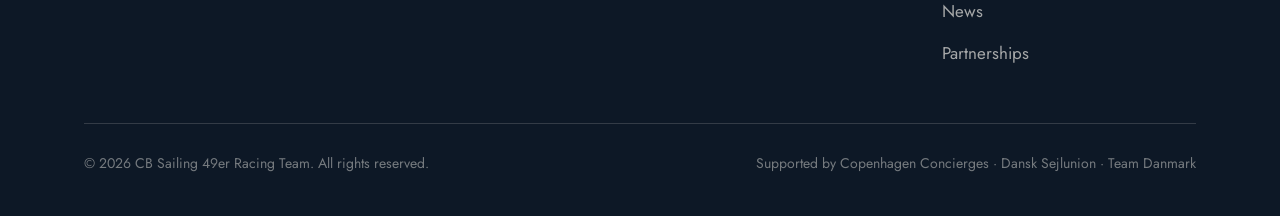
==== commit fcb7fa1c: "additional changes" ====
--- a/offers.html
+++ b/offers.html
@@ -58,6 +58,14 @@
             <span class="label brass">49er · Denmark · LA 2028</span>
             <h1>Sail with us <em>to LA 2028</em></h1>
             <p>Looking for partners in the chase for Denmark's 49er spot in Long Beach.</p>
+            <div class="supported-band">
+                <span class="label brass">Supported by</span>
+                <ul>
+                    <li><span class="label">Title partner</span><img src="images/logos/cc-logo.png" alt="Copenhagen Concierges" class="logo-cc"></li>
+                    <li><span class="label">Danish Sailing Federation</span><img src="images/logos/dsu-white.png" alt="Dansk Sejlunion" class="logo-dsu"></li>
+                    <li><span class="label">Danish elite sport</span><img src="images/logos/teamdanmark-white.png" alt="Team Danmark" class="logo-td"></li>
+                </ul>
+            </div>
         </div>
     </header>
 
@@ -115,24 +123,50 @@
                             <span class="label brass">Become a partner</span>
                             <h3>Let's talk</h3>
                         </div>
+                        <p class="card-intro">We would love to meet you and tell you about our road to LA 2028. Get in touch and let's grab a coffee.</p>
+                        <a href="mailto:Christoffersen7111@gmail.com?subject=Meeting%20about%20partnering%20with%20CB%20Sailing" class="btn label card-cta">Grab a coffee with us</a>
                         <dl class="contact-list">
                             <div><dt class="label">Contact</dt><dd>Simon Christoffersen &amp; Gustav Aasholm-Bradley</dd></div>
                             <div><dt class="label">Phone</dt><dd><a href="tel:+4528181132">+45 28 18 11 32</a></dd></div>
                             <div><dt class="label">Email</dt><dd><a href="mailto:Christoffersen7111@gmail.com">Christoffersen7111@gmail.com</a></dd></div>
                         </dl>
-                        <a href="mailto:Christoffersen7111@gmail.com?subject=Partnership%20%E2%80%93%20CB%20Sailing" class="btn label">Send an email</a>
                     </aside>
                 </div>
+
+                <!-- Event offer -->
+                <article class="event-feature reveal" id="events">
+                    <figure class="event-photo"><img src="images/j70.jpeg" alt="J70 keelboats racing close together" loading="lazy" style="object-position: 62% 50%"><figcaption class="photo-credit">Photo: Sejlsportsligaen © Frederik Sivertsen</figcaption></figure>
+                    <div class="event-copy">
+                      <div class="event-main">
+                        <span class="label brass">Just looking for an event?</span>
+                        <h3>A day on the water <em>with us</em></h3>
+                        <p>Give your team or your customers an experience they will remember. Sail with us in Hellerup Sailing Club's J70 keelboats, or feel the speed of an Olympic 49er skiff. No partnership needed, just a great day on the water.</p>
+                        <div class="boat-options">
+                            <div><b>J70</b><span>Keelboats for the whole team, sailing together as one crew</span></div>
+                            <div><b>49er</b><span>Olympic speed, on board with one of us at the helm</span></div>
+                        </div>
+                      </div>
+                      <div class="event-side">
+                        <ul class="event-why">
+                            <li><b>Teamwork</b><span>Everyone has a role on board, and you only go fast together</span></li>
+                            <li><b>Outdoors</b><span>Fresh air and sea breeze instead of another meeting room</span></li>
+                            <li><b>Climate-friendly</b><span>A sport powered by the wind alone</span></li>
+                        </ul>
+                        <div class="recommended">
+                            <span class="label">Recommended for</span>
+                            <ul>
+                                <li>Team days</li>
+                                <li>Client events</li>
+                                <li>Special experiences</li>
+                            </ul>
+                        </div>
+                        <a href="mailto:Christoffersen7111@gmail.com?subject=Event%20offer%20%E2%80%93%20CB%20Sailing" class="btn label event-btn">Get an event offer</a>
+                      </div>
+                    </div>
+                </article>
             </div>
         </section>
 
-        <!-- Supported by -->
-        <section class="supporters">
-            <div class="container supporters-inner reveal">
-                <span class="label brass">Supported by</span>
-                <p>Copenhagen Concierges <i>·</i> Dansk Sejlunion <i>·</i> Team Danmark</p>
-            </div>
-        </section>
     </main>
 
     <!-- Contact & Footer -->
--- a/css/style.css
+++ b/css/style.css
@@ -494,3 +494,85 @@
 .specs-grid.two .spec span { max-width: 32ch; line-height: 1.6; }
 @media (max-width: 1024px) { .specs-grid.two .spec:nth-child(2) { padding-right: 0; } }
 @media (max-width: 560px) { .specs-grid.two { grid-template-columns: 1fr; } .specs-grid.two .spec { border-left: 0; padding-left: 0; } .specs-grid.two .spec + .spec { border-top: 1px solid rgba(179,142,85,.35); } }
+
+/* Offers: supporters in header, easy ways in */
+.page-hero .hero-supporters { margin-top: 8px; }
+.partner-card .card-intro { color: var(--on-deep-muted); }
+.ways { display: grid; gap: 12px; }
+.way { display: grid; gap: 6px; padding: 18px 20px; border: 1px solid var(--rule-dark); transition: border-color .25s ease, background-color .25s ease; }
+.way b { font-family: var(--display); font-weight: 500; font-size: 24px; line-height: 1.2; }
+.way b::after { content: " →"; color: var(--brass-light); font-family: var(--body); font-size: 16px; }
+.way > span:last-child { color: var(--on-deep-muted); font-size: 15px; }
+.way:hover { border-color: var(--brass); background: rgba(244,242,236,.04); }
+.partner-card { gap: 24px; }
+.page-hero p { text-wrap: balance; }
+.package.partner-card .card-cta { justify-self: stretch; text-align: center; background: var(--on-deep); color: var(--deep); border-color: var(--on-deep); }
+.package.partner-card .card-cta:hover { background: var(--brass-light); border-color: var(--brass-light); color: var(--deep); }
+.event-offer { display: grid; gap: 6px; padding-top: 4px; color: var(--on-deep-muted); font-size: 15px; }
+.event-offer i { font-style: normal; color: var(--brass-light); transition: margin-left .25s ease; }
+.event-offer:hover span:last-child { color: var(--on-deep); }
+.event-offer:hover i { margin-left: 4px; }
+.event-offer { gap: 8px; margin-top: 8px; padding: 22px 24px; border: 1px solid var(--brass); background: rgba(179,142,85,.08); transition: background-color .25s ease; }
+.event-offer b { font-family: var(--display); font-weight: 500; font-size: 28px; line-height: 1.15; color: var(--on-deep); }
+.event-offer:hover { background: rgba(179,142,85,.18); }
+.event-offer:hover span:last-child { color: var(--on-deep-muted); }
+
+/* Event feature */
+.event-feature { margin-top: clamp(48px, 6vw, 88px); display: grid; grid-template-columns: 5fr 7fr; background: var(--deep); color: var(--on-deep); border: 1px solid var(--brass); }
+.event-photo { margin: 0; min-height: 420px; overflow: hidden; }
+.event-photo img { width: 100%; height: 100%; object-fit: cover; }
+.event-copy { padding: clamp(32px, 5vw, 72px); display: grid; gap: 24px; align-content: center; }
+.event-copy h3 { font-size: clamp(40px, 5vw, 68px); font-weight: 500; line-height: 1; }
+.event-copy h3 em { font-style: italic; font-weight: 400; color: var(--brass-light); }
+.event-copy > p { color: var(--on-deep-muted); font-size: 18px; font-weight: 300; max-width: 52ch; }
+.recommended { display: grid; gap: 12px; }
+.recommended > .label { color: var(--on-deep-muted); font-size: 11px; }
+.recommended ul { list-style: none; margin: 0; padding: 0; display: flex; flex-wrap: wrap; gap: 10px; }
+.recommended li { font-family: var(--display); font-size: 22px; padding: 8px 18px; border: 1px solid rgba(179,142,85,.6); color: var(--on-deep); }
+.event-btn { justify-self: start; background: var(--brass); border-color: var(--brass); color: var(--deep); }
+.event-btn:hover { background: var(--on-deep); border-color: var(--on-deep); color: var(--deep); }
+@media (max-width: 900px) {
+    .event-feature { grid-template-columns: 1fr; }
+    .event-photo { min-height: 0; aspect-ratio: 16 / 9; }
+}
+.boat-options { display: grid; grid-template-columns: 1fr 1fr; border-top: 1px solid var(--rule-dark); border-bottom: 1px solid var(--rule-dark); }
+.boat-options div { display: grid; gap: 4px; padding: 16px 16px 16px 0; }
+.boat-options div + div { border-left: 1px solid var(--rule-dark); padding-left: 20px; }
+.boat-options b { font-family: var(--display); font-weight: 500; font-size: 30px; line-height: 1; color: var(--brass-light); }
+.boat-options span { color: var(--on-deep-muted); font-size: 15px; }
+.event-why { list-style: none; margin: 0; padding: 0; display: grid; grid-template-columns: repeat(3, minmax(0, 1fr)); gap: 20px; }
+.event-why li { display: grid; gap: 4px; align-content: start; }
+.event-why b { font-family: var(--display); font-weight: 500; font-size: 22px; color: var(--on-deep); }
+.event-why span { color: var(--on-deep-muted); font-size: 14px; line-height: 1.5; }
+@media (max-width: 560px) {
+    .boat-options, .event-why { grid-template-columns: 1fr; }
+    .boat-options div + div { border-left: 0; padding-left: 0; border-top: 1px solid var(--rule-dark); }
+}
+.boat-options b, .event-copy, .benefits li, .recommended li { font-variant-numeric: lining-nums; }
+.event-photo { position: relative; }
+.photo-credit { position: absolute; right: 10px; bottom: 8px; font-size: 11px; color: rgba(255,255,255,.85); text-shadow: 0 1px 4px rgba(0,0,0,.5); }
+/* Event feature: photo on the side, copy stacked */
+.event-main, .event-side { display: grid; gap: 24px; align-content: start; }
+.photo-credit { bottom: auto; top: 10px; }
+.event-main > p { color: var(--on-deep-muted); font-size: 18px; font-weight: 300; max-width: 52ch; }
+
+/* Offers header: supporters band */
+.supported-band { margin-top: clamp(24px, 4vw, 48px); display: grid; gap: 16px; }
+.supported-band ul { list-style: none; margin: 0; padding: 0; display: grid; grid-template-columns: repeat(3, minmax(0, 1fr)); border-top: 1px solid rgba(179,142,85,.55); border-bottom: 1px solid rgba(179,142,85,.55); background: rgba(13,24,38,.45); -webkit-backdrop-filter: blur(6px); backdrop-filter: blur(6px); }
+.supported-band li { display: grid; gap: 8px; padding: 24px 28px; }
+.supported-band li:first-child { padding-left: 0; }
+.supported-band li + li { border-left: 1px solid rgba(179,142,85,.55); }
+.supported-band b { font-family: var(--display); font-weight: 500; font-size: clamp(26px, 2.8vw, 38px); line-height: 1.1; color: var(--on-deep); }
+.supported-band li span { color: var(--brass-light); font-size: 11px; }
+@media (max-width: 820px) {
+    .supported-band ul { grid-template-columns: 1fr; }
+    .supported-band li { padding: 18px 0; }
+    .supported-band li + li { border-left: 0; border-top: 1px solid rgba(179,142,85,.35); }
+}
+.supported-band li { align-content: start; }
+.supported-band li span { order: -1; }
+.supported-band li { gap: 18px; align-content: space-between; }
+.supported-band img { display: block; height: 46px; width: auto; max-width: 100%; object-fit: contain; object-position: left center; filter: brightness(0) invert(1); opacity: .95; }
+.supported-band img.logo-dsu { height: 56px; }
+.supported-band img.logo-td { height: 40px; }
+.supported-band img.logo-cc { height: 62px; margin-left: -6px; }
